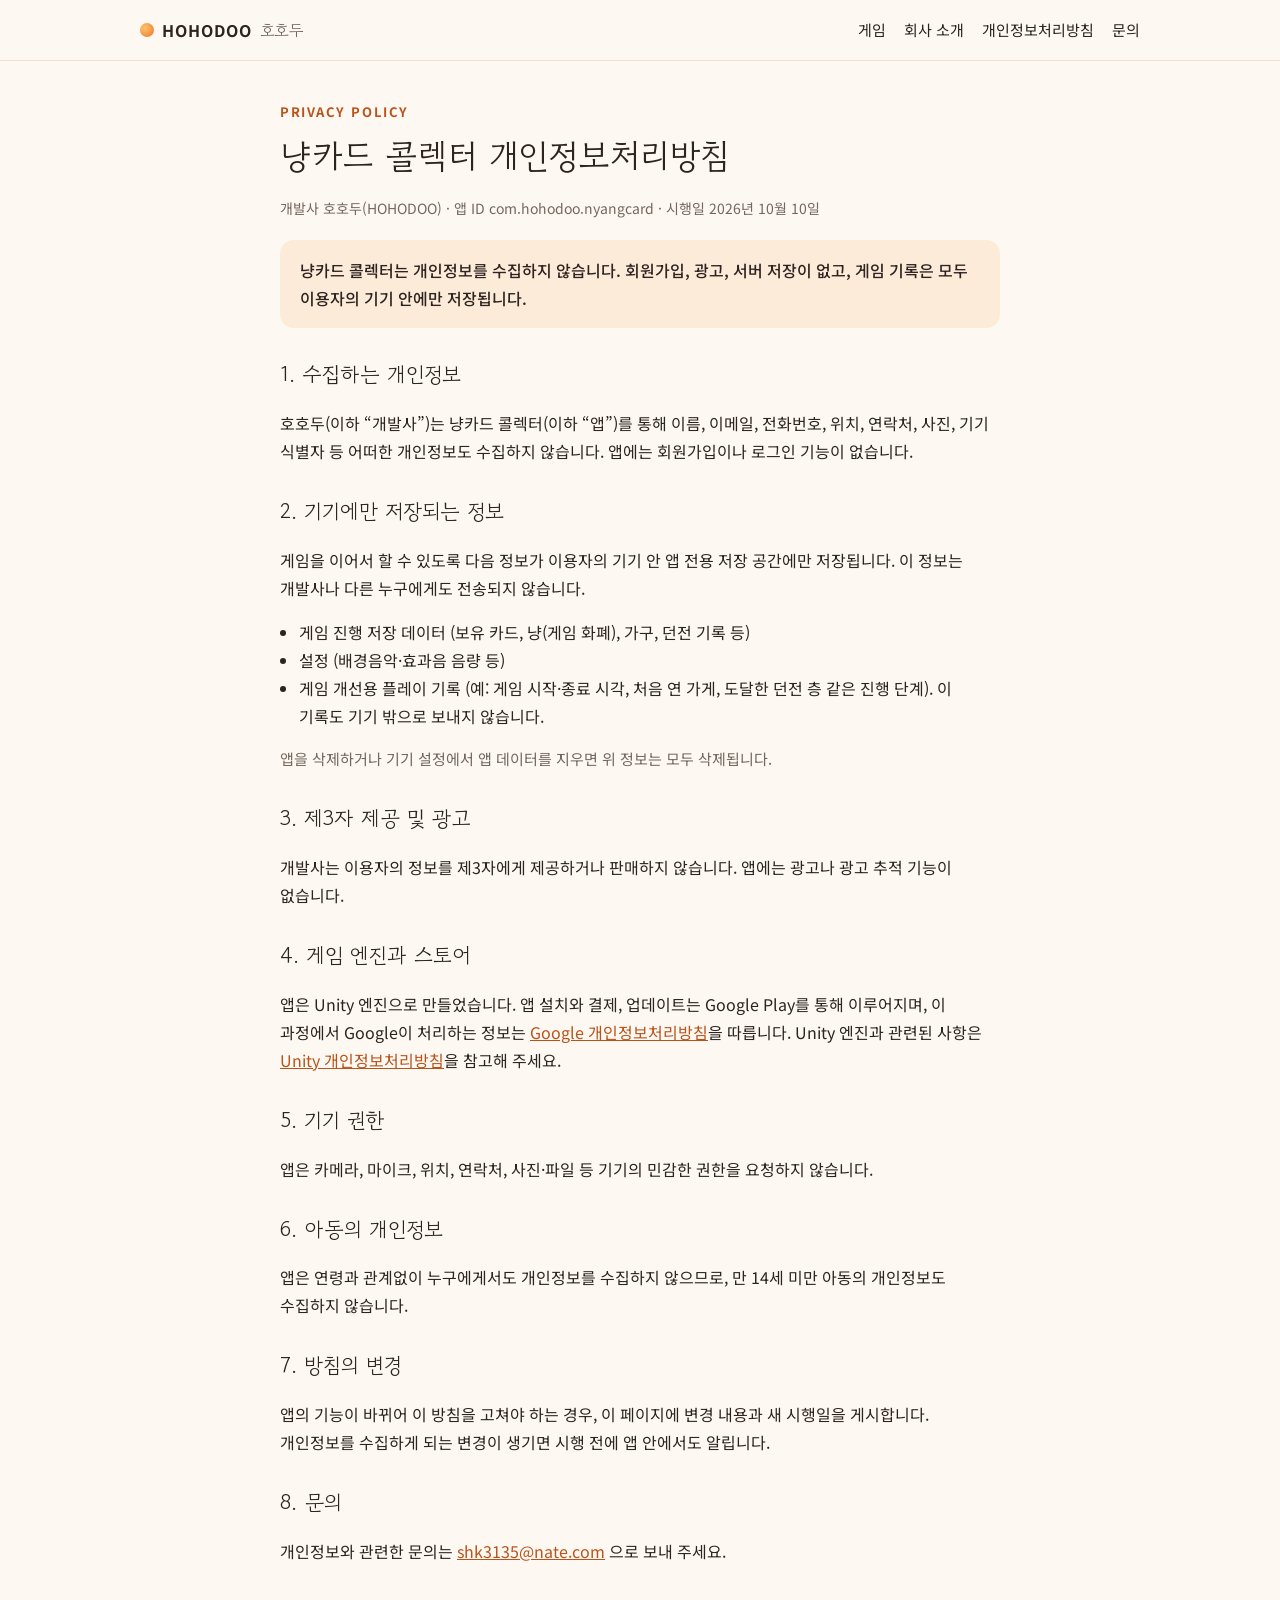
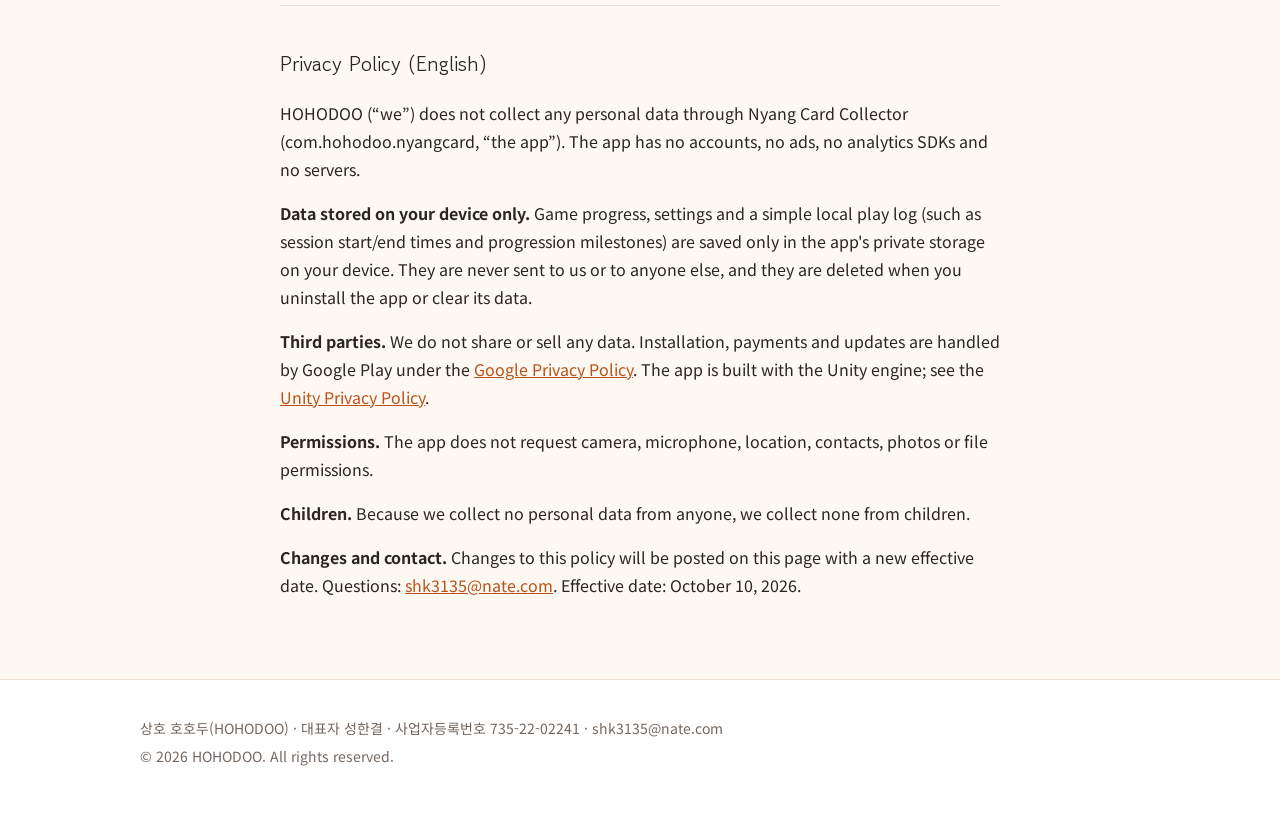
==== privacy.html @ 24b00c3e "Add files via upload" ====
<!doctype html>
<html lang="ko">
<head>
<meta charset="utf-8">
<meta name="viewport" content="width=device-width, initial-scale=1">
<title>냥카드 콜렉터 개인정보처리방침 · HOHODOO</title>
<link rel="icon" href="favicon.png">
<link rel="preconnect" href="https://fonts.googleapis.com">
<link rel="preconnect" href="https://fonts.gstatic.com" crossorigin>
<link rel="stylesheet" href="https://fonts.googleapis.com/css2?family=Gowun+Dodum&family=Noto+Sans+KR:wght@400;500;700&display=swap">
<link rel="stylesheet" href="style.css">
</head>
<body>
<header class="top">
  <div class="wrap row">
    <a class="brand" href="./"><span class="dot"></span>HOHODOO <span class="ko">호호두</span></a>
    <nav>
      <a href="./#games">게임</a>
      <a href="./#about">회사 소개</a>
      <a href="privacy.html">개인정보처리방침</a>
      <a href="./#contact">문의</a>
    </nav>
  </div>
</header>

<main class="doc">
  <p class="eyebrow">PRIVACY POLICY</p>
  <h1>냥카드 콜렉터 개인정보처리방침</h1>
  <p class="meta">개발사 호호두(HOHODOO) · 앱 ID com.hohodoo.nyangcard · 시행일 2026년 10월 10일</p>

  <div class="summary">냥카드 콜렉터는 개인정보를 수집하지 않습니다. 회원가입, 광고, 서버 저장이 없고, 게임 기록은 모두 이용자의 기기 안에만 저장됩니다.</div>

  <h2>1. 수집하는 개인정보</h2>
  <p>호호두(이하 “개발사”)는 냥카드 콜렉터(이하 “앱”)를 통해 이름, 이메일, 전화번호, 위치, 연락처, 사진, 기기 식별자 등 어떠한 개인정보도 수집하지 않습니다. 앱에는 회원가입이나 로그인 기능이 없습니다.</p>

  <h2>2. 기기에만 저장되는 정보</h2>
  <p>게임을 이어서 할 수 있도록 다음 정보가 이용자의 기기 안 앱 전용 저장 공간에만 저장됩니다. 이 정보는 개발사나 다른 누구에게도 전송되지 않습니다.</p>
  <ul>
    <li>게임 진행 저장 데이터 (보유 카드, 냥(게임 화폐), 가구, 던전 기록 등)</li>
    <li>설정 (배경음악·효과음 음량 등)</li>
    <li>게임 개선용 플레이 기록 (예: 게임 시작·종료 시각, 처음 연 가게, 도달한 던전 층 같은 진행 단계). 이 기록도 기기 밖으로 보내지 않습니다.</li>
  </ul>
  <p class="en">앱을 삭제하거나 기기 설정에서 앱 데이터를 지우면 위 정보는 모두 삭제됩니다.</p>

  <h2>3. 제3자 제공 및 광고</h2>
  <p>개발사는 이용자의 정보를 제3자에게 제공하거나 판매하지 않습니다. 앱에는 광고나 광고 추적 기능이 없습니다.</p>

  <h2>4. 게임 엔진과 스토어</h2>
  <p>앱은 Unity 엔진으로 만들었습니다. 앱 설치와 결제, 업데이트는 Google Play를 통해 이루어지며, 이 과정에서 Google이 처리하는 정보는 <a href="https://policies.google.com/privacy?hl=ko" target="_blank" rel="noopener">Google 개인정보처리방침</a>을 따릅니다. Unity 엔진과 관련된 사항은 <a href="https://unity.com/legal/game-player-and-app-user-privacy-policy" target="_blank" rel="noopener">Unity 개인정보처리방침</a>을 참고해 주세요.</p>

  <h2>5. 기기 권한</h2>
  <p>앱은 카메라, 마이크, 위치, 연락처, 사진·파일 등 기기의 민감한 권한을 요청하지 않습니다.</p>

  <h2>6. 아동의 개인정보</h2>
  <p>앱은 연령과 관계없이 누구에게서도 개인정보를 수집하지 않으므로, 만 14세 미만 아동의 개인정보도 수집하지 않습니다.</p>

  <h2>7. 방침의 변경</h2>
  <p>앱의 기능이 바뀌어 이 방침을 고쳐야 하는 경우, 이 페이지에 변경 내용과 새 시행일을 게시합니다. 개인정보를 수집하게 되는 변경이 생기면 시행 전에 앱 안에서도 알립니다.</p>

  <h2>8. 문의</h2>
  <p>개인정보와 관련한 문의는 <a href="mailto:shk3135@nate.com">shk3135@nate.com</a> 으로 보내 주세요.</p>

  <hr>

  <h2 lang="en">Privacy Policy (English)</h2>
  <div lang="en">
    <p>HOHODOO (“we”) does not collect any personal data through Nyang Card Collector (com.hohodoo.nyangcard, “the app”). The app has no accounts, no ads, no analytics SDKs and no servers.</p>
    <p><strong>Data stored on your device only.</strong> Game progress, settings and a simple local play log (such as session start/end times and progression milestones) are saved only in the app's private storage on your device. They are never sent to us or to anyone else, and they are deleted when you uninstall the app or clear its data.</p>
    <p><strong>Third parties.</strong> We do not share or sell any data. Installation, payments and updates are handled by Google Play under the <a href="https://policies.google.com/privacy?hl=en" target="_blank" rel="noopener">Google Privacy Policy</a>. The app is built with the Unity engine; see the <a href="https://unity.com/legal/game-player-and-app-user-privacy-policy" target="_blank" rel="noopener">Unity Privacy Policy</a>.</p>
    <p><strong>Permissions.</strong> The app does not request camera, microphone, location, contacts, photos or file permissions.</p>
    <p><strong>Children.</strong> Because we collect no personal data from anyone, we collect none from children.</p>
    <p><strong>Changes and contact.</strong> Changes to this policy will be posted on this page with a new effective date. Questions: <a href="mailto:shk3135@nate.com">shk3135@nate.com</a>. Effective date: October 10, 2026.</p>
  </div>
</main>

<footer class="foot">
  <div class="wrap">
    <p class="copy">상호 호호두(HOHODOO) · 대표자 성한결 · 사업자등록번호 735-22-02241 · shk3135@nate.com</p>
    <p class="copy">© 2026 HOHODOO. All rights reserved.</p>
  </div>
</footer>
</body>
</html>
---- style.css ----
:root {
  --bg: #fdf8f2;
  --paper: #ffffff;
  --ink: #2d2421;
  --muted: #74675f;
  --line: #efe2d4;
  --accent: #e8762b;
  --accent-ink: #b9531a;
  --accent-soft: #fdebd9;
  --purple: #7a4fd0;
  --display: "Gowun Dodum", "Noto Sans KR", "Apple SD Gothic Neo", "Malgun Gothic", sans-serif;
  --body: "Noto Sans KR", "Apple SD Gothic Neo", "Malgun Gothic", sans-serif;
}
@media (prefers-color-scheme: dark) {
  :root {
    --bg: #1d1714; --paper: #27201c; --ink: #f6ece4; --muted: #bcaea4;
    --line: #3d322b; --accent: #f39a52; --accent-ink: #f6b37c; --accent-soft: #3a2a1f;
    color-scheme: dark;
  }
}
* { box-sizing: border-box; }
html { scroll-behavior: smooth; }
body {
  margin: 0;
  background: var(--bg);
  color: var(--ink);
  font-family: var(--body);
  font-size: 16px;
  line-height: 1.75;
  -webkit-font-smoothing: antialiased;
  word-break: keep-all;
  overflow-wrap: anywhere;
}
img { max-width: 100%; display: block; }
a { color: var(--accent-ink); }
a:focus-visible { outline: 2px solid var(--accent); outline-offset: 3px; border-radius: 4px; }
.wrap { max-width: 1040px; margin: 0 auto; padding-inline: 20px; }
.row { display: flex; align-items: center; justify-content: space-between; gap: 16px; flex-wrap: wrap; }
.en { color: var(--muted); font-size: 0.94em; }
.en-h { font-family: var(--body); font-size: 0.55em; color: var(--muted); font-weight: 500; letter-spacing: 0.04em; margin-left: 6px; }

/* header */
.top { position: sticky; top: 0; z-index: 5; background: color-mix(in srgb, var(--bg) 88%, transparent); backdrop-filter: blur(8px); border-bottom: 1px solid var(--line); }
.top .row { min-height: 60px; }
.brand { font-weight: 700; letter-spacing: 0.06em; color: var(--ink); text-decoration: none; display: inline-flex; align-items: center; gap: 8px; }
.brand .ko { font-family: var(--display); letter-spacing: 0; color: var(--muted); font-weight: 400; }
.dot { width: 14px; height: 14px; border-radius: 50%; background: radial-gradient(circle at 35% 35%, #ffc36b, var(--accent)); }
nav { display: flex; gap: 18px; flex-wrap: wrap; font-size: 15px; }
nav a { color: var(--ink); text-decoration: none; }
nav a:hover { color: var(--accent-ink); }

/* hero */
.hero { overflow: hidden; padding-block: 56px 40px; background: radial-gradient(1200px 400px at 80% 0%, var(--accent-soft), transparent 70%); }
.hero-grid { display: grid; grid-template-columns: 1.2fr 1fr; gap: 32px; align-items: center; }
.eyebrow { font-size: 13px; letter-spacing: 0.12em; color: var(--accent-ink); font-weight: 700; margin: 0 0 10px; }
h1 { font-family: var(--display); font-weight: 400; font-size: clamp(30px, 4.6vw, 46px); line-height: 1.3; margin: 0 0 18px; text-wrap: balance; }
.lead { font-size: 17px; margin: 0 0 10px; max-width: 34em; }
.fan { position: relative; height: 340px; }
.fan .c { position: absolute; width: 190px; border-radius: 14px; box-shadow: 0 14px 30px rgba(60, 30, 10, 0.22); border: 4px solid #fff; top: 20px; left: 50%; }
.c1 { transform: translateX(-120%) rotate(-12deg); }
.c2 { transform: translateX(-50%) translateY(-14px); z-index: 2; }
.c3 { transform: translateX(20%) rotate(12deg); }

/* blocks */
.block { padding-block: 40px; border-top: 1px solid var(--line); }
h2 { font-family: var(--display); font-weight: 400; font-size: 28px; margin: 0 0 20px; }
.block > p { max-width: 42em; margin: 0 0 10px; }
.game { display: flex; gap: 22px; background: var(--paper); border: 1px solid var(--line); border-radius: 20px; padding: 22px; }
.game .icon { width: 116px; height: 116px; border-radius: 26px; flex: none; box-shadow: 0 6px 16px rgba(80, 40, 120, 0.25); }
.game-body { min-width: 0; }
.game-head { display: flex; align-items: center; gap: 10px; flex-wrap: wrap; margin-bottom: 6px; }
h3 { font-family: var(--display); font-weight: 400; font-size: 24px; margin: 0; }
.badge { font-size: 13px; font-weight: 700; color: var(--purple); background: color-mix(in srgb, var(--purple) 12%, transparent); padding: 2px 10px; border-radius: 999px; }
.game p { margin: 0 0 8px; }
.tags { list-style: none; padding: 0; margin: 10px 0 0; display: flex; gap: 8px; flex-wrap: wrap; }
.tags li { font-size: 13px; padding: 2px 10px; border-radius: 999px; background: var(--accent-soft); color: var(--accent-ink); }
.strip { display: grid; grid-template-columns: repeat(6, 1fr); gap: 12px; margin-top: 20px; }
.strip img { border-radius: 10px; aspect-ratio: 5 / 7; object-fit: cover; width: 100%; }
.mail { font-size: 20px; font-weight: 700; }

/* footer */
.foot { border-top: 1px solid var(--line); padding-block: 32px 48px; color: var(--muted); font-size: 14px; background: var(--paper); }
.biz { display: grid; gap: 6px; margin: 0 0 16px; }
.biz div { display: grid; grid-template-columns: 120px 1fr; gap: 12px; }
.biz dt { font-weight: 700; color: var(--ink); }
.biz dd { margin: 0; }
.links, .copy { margin: 4px 0; }

/* privacy page */
.doc { max-width: 760px; margin: 0 auto; padding: 40px 20px 64px; }
.doc h1 { font-size: clamp(26px, 4vw, 34px); }
.doc .meta { color: var(--muted); font-size: 14px; margin-bottom: 20px; }
.doc .summary { background: var(--accent-soft); border-radius: 14px; padding: 16px 20px; font-weight: 500; margin-bottom: 28px; }
.doc h2 { font-size: 21px; margin: 28px 0 8px; }
.doc ul { padding-left: 1.2em; }
.doc hr { border: 0; border-top: 1px solid var(--line); margin: 40px 0; }

@media (max-width: 760px) {
  .hero-grid { grid-template-columns: 1fr; }
  .fan { height: 270px; }
  .fan .c { width: 150px; }
  .game { flex-direction: column; }
  .strip { grid-template-columns: repeat(3, 1fr); }
  .biz div { grid-template-columns: 1fr; gap: 0; }
  nav { gap: 12px; font-size: 14px; }
}
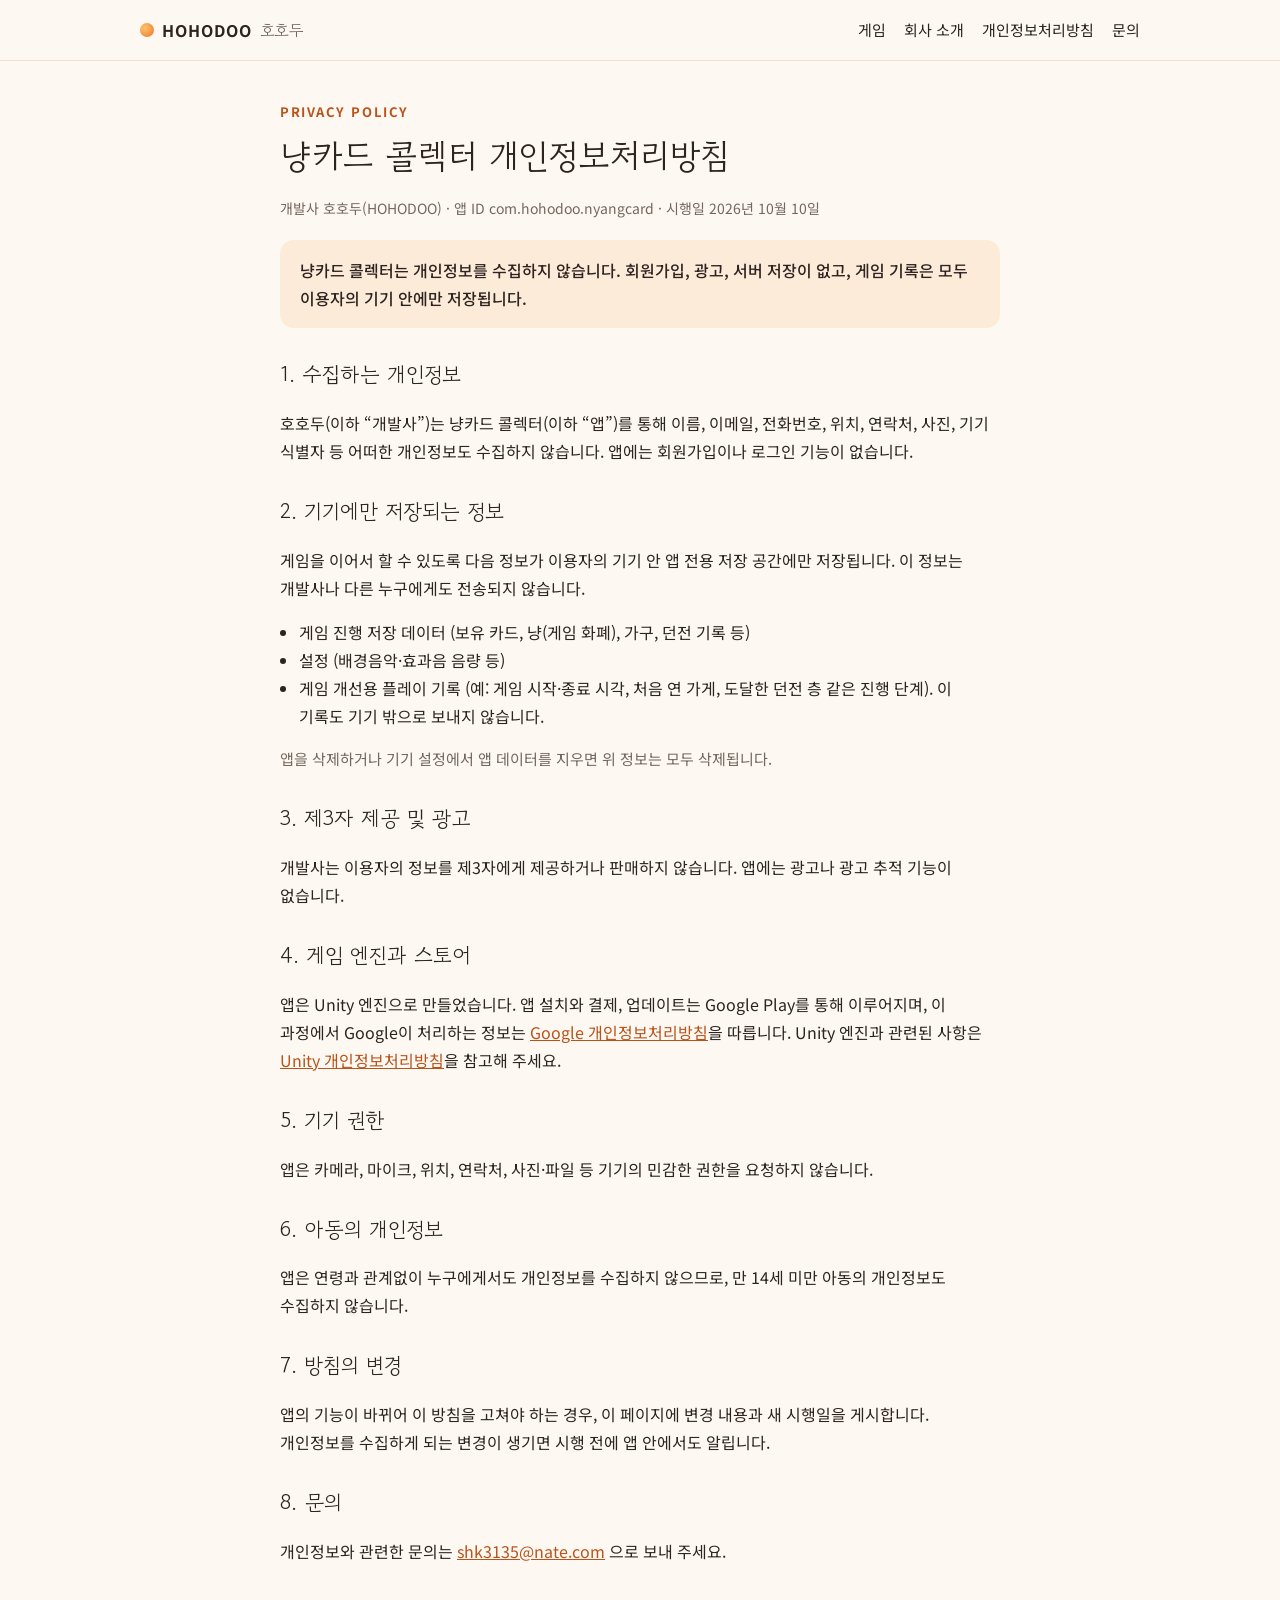
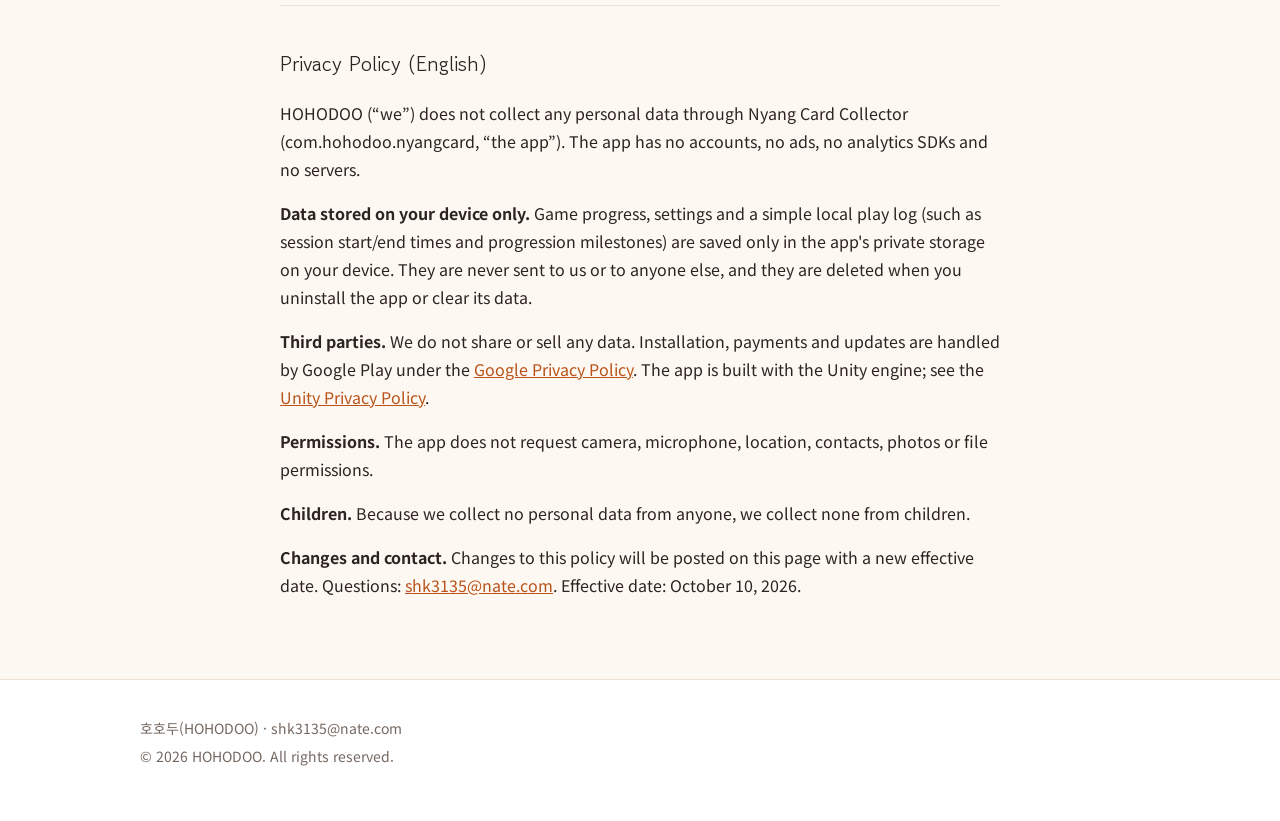
==== commit a79ef1c7: "Simplify footer information Removed the business registration number and representative name from th" ====
--- a/privacy.html
+++ b/privacy.html
@@ -75,7 +75,7 @@
 
 <footer class="foot">
   <div class="wrap">
-    <p class="copy">상호 호호두(HOHODOO) · 대표자 성한결 · 사업자등록번호 735-22-02241 · shk3135@nate.com</p>
+    <p class="copy">호호두(HOHODOO) · shk3135@nate.com</p>
     <p class="copy">© 2026 HOHODOO. All rights reserved.</p>
   </div>
 </footer>
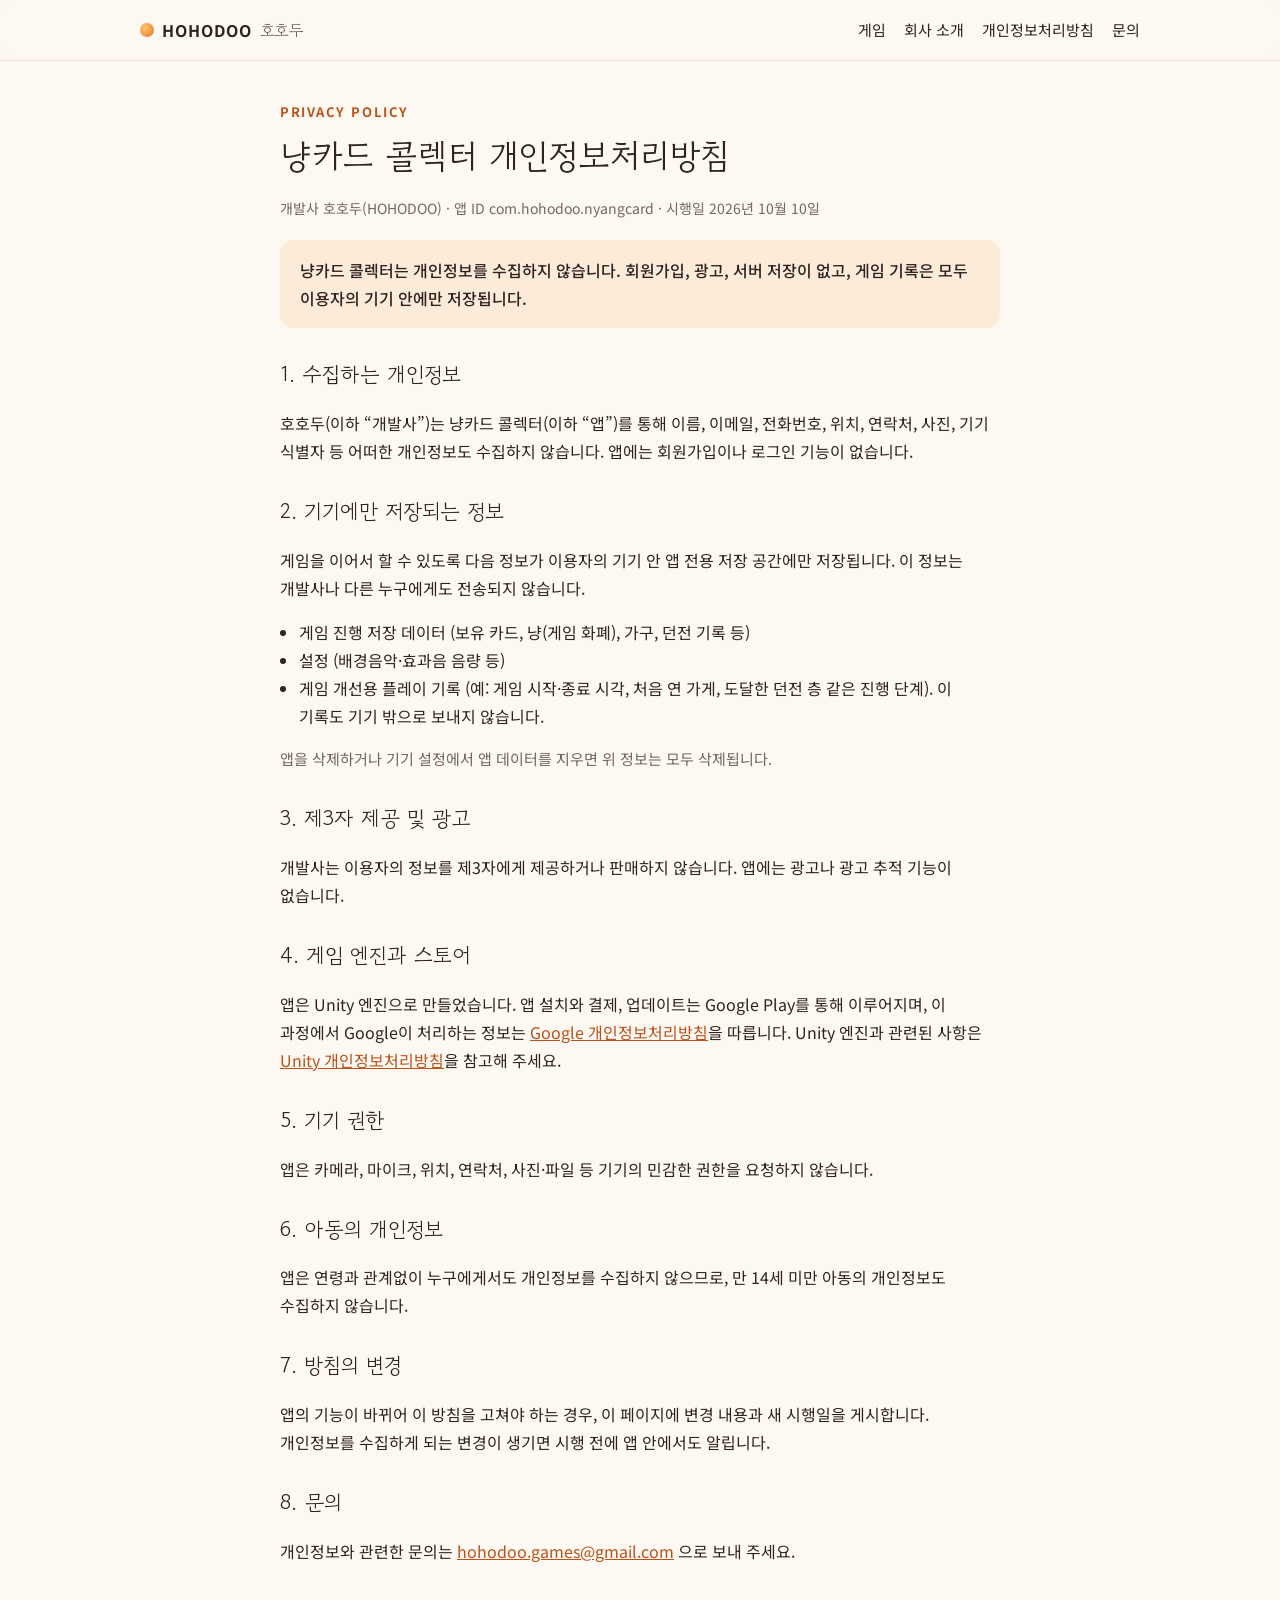
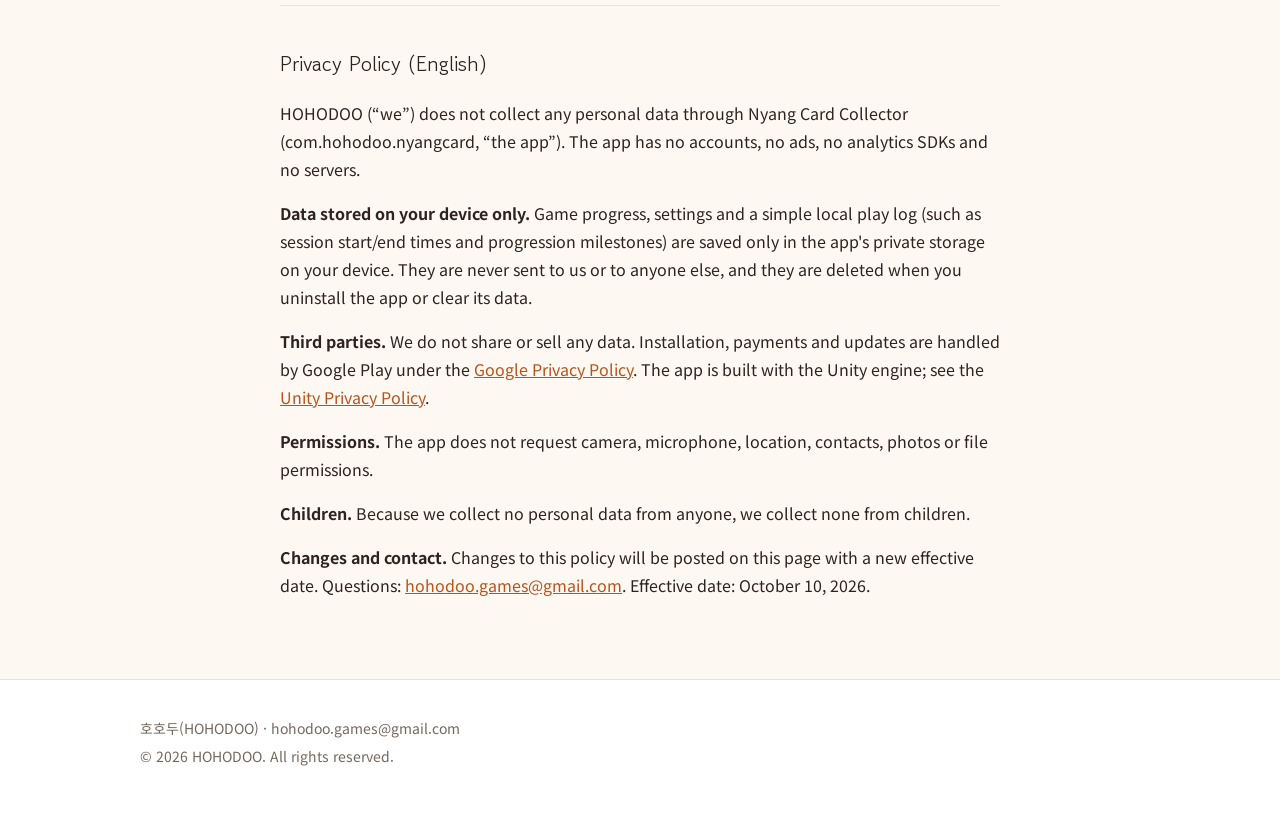
==== commit 29b1adac: "Update contact email in privacy policy" ====
--- a/privacy.html
+++ b/privacy.html
@@ -58,7 +58,7 @@
   <p>앱의 기능이 바뀌어 이 방침을 고쳐야 하는 경우, 이 페이지에 변경 내용과 새 시행일을 게시합니다. 개인정보를 수집하게 되는 변경이 생기면 시행 전에 앱 안에서도 알립니다.</p>
 
   <h2>8. 문의</h2>
-  <p>개인정보와 관련한 문의는 <a href="mailto:shk3135@nate.com">shk3135@nate.com</a> 으로 보내 주세요.</p>
+  <p>개인정보와 관련한 문의는 <a href="mailto:hohodoo.games@gmail.com">hohodoo.games@gmail.com</a> 으로 보내 주세요.</p>
 
   <hr>
 
@@ -69,13 +69,13 @@
     <p><strong>Third parties.</strong> We do not share or sell any data. Installation, payments and updates are handled by Google Play under the <a href="https://policies.google.com/privacy?hl=en" target="_blank" rel="noopener">Google Privacy Policy</a>. The app is built with the Unity engine; see the <a href="https://unity.com/legal/game-player-and-app-user-privacy-policy" target="_blank" rel="noopener">Unity Privacy Policy</a>.</p>
     <p><strong>Permissions.</strong> The app does not request camera, microphone, location, contacts, photos or file permissions.</p>
     <p><strong>Children.</strong> Because we collect no personal data from anyone, we collect none from children.</p>
-    <p><strong>Changes and contact.</strong> Changes to this policy will be posted on this page with a new effective date. Questions: <a href="mailto:shk3135@nate.com">shk3135@nate.com</a>. Effective date: October 10, 2026.</p>
+    <p><strong>Changes and contact.</strong> Changes to this policy will be posted on this page with a new effective date. Questions: <a href="mailto:hohodoo.games@gmail.com">hohodoo.games@gmail.com</a>. Effective date: October 10, 2026.</p>
   </div>
 </main>
 
 <footer class="foot">
   <div class="wrap">
-    <p class="copy">호호두(HOHODOO) · shk3135@nate.com</p>
+    <p class="copy">호호두(HOHODOO) · hohodoo.games@gmail.com</p>
     <p class="copy">© 2026 HOHODOO. All rights reserved.</p>
   </div>
 </footer>
